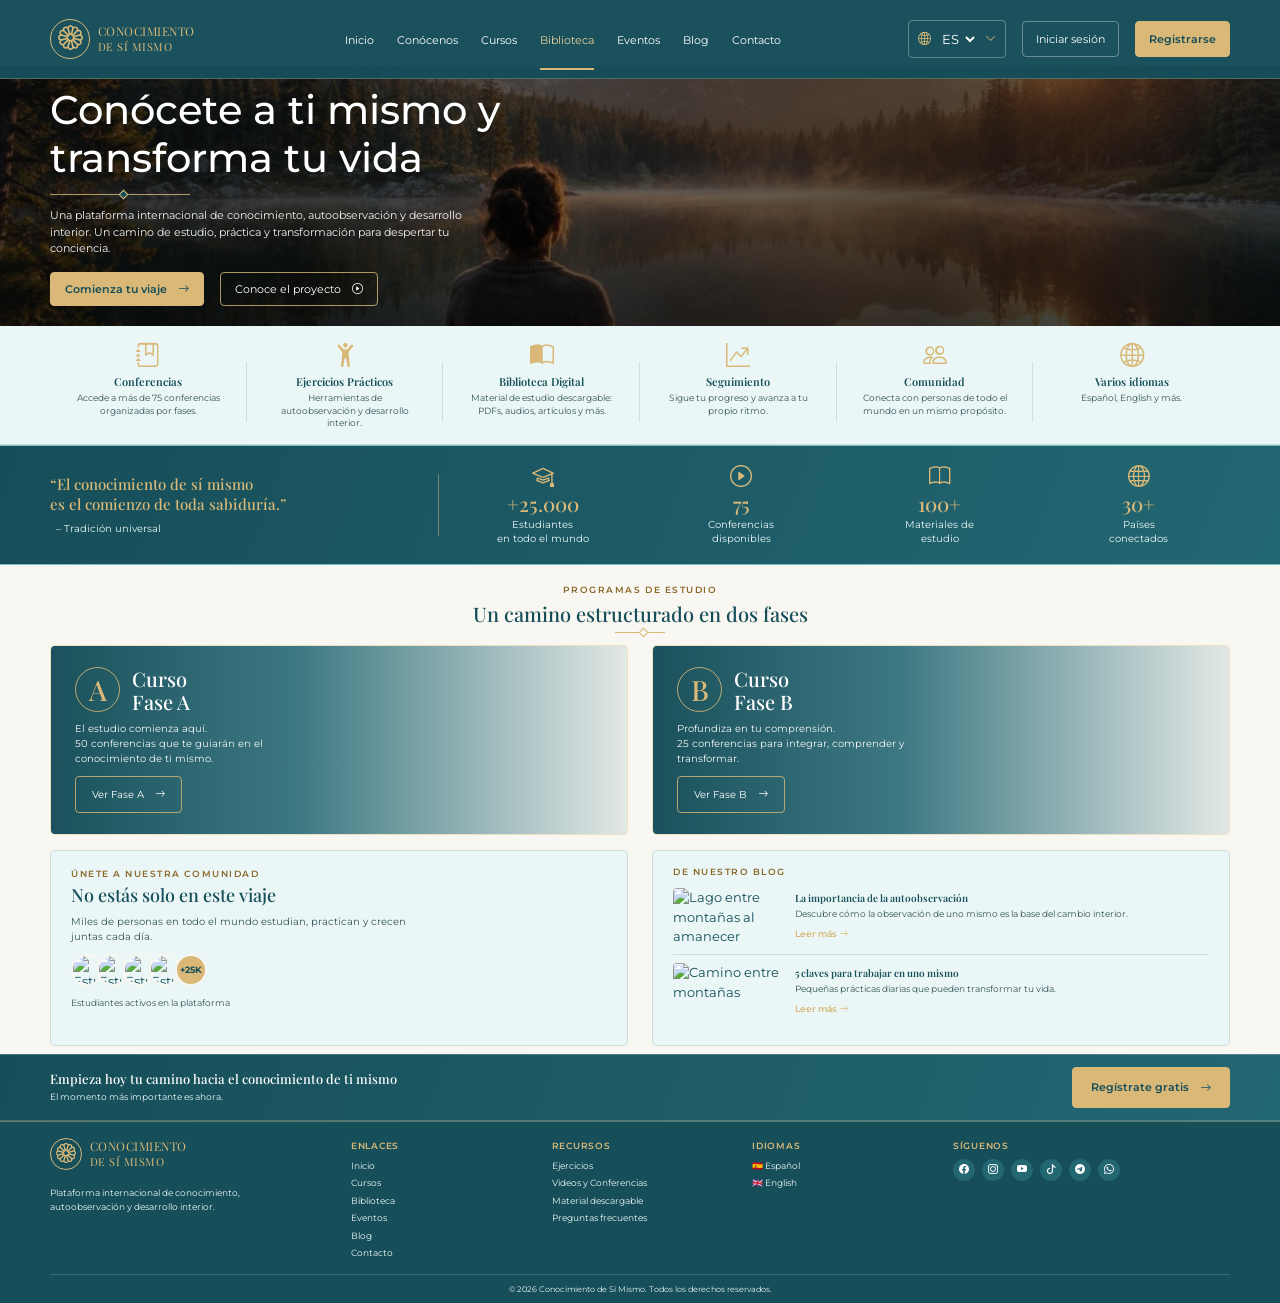
==== index.html @ d1afcb00 "Add files via upload" ====
<!DOCTYPE html>
<html lang="es">

<head>
  <meta charset="UTF-8">
  <meta name="viewport" content="width=device-width, initial-scale=1">
  <meta name="theme-color" content="#00172f">
  <title>Conocimiento de Sí Mismo</title>
  <link rel="preconnect" href="https://fonts.googleapis.com">
  <link rel="preconnect" href="https://fonts.gstatic.com" crossorigin>
  <link
    href="https://fonts.googleapis.com/css2?family=Montserrat:wght@400;500;600;700&family=Playfair+Display:wght@400;500;600&display=swap"
    rel="stylesheet">
  <link href="./styles/bootstrap.min.css" rel="stylesheet">
  <link href="https://cdn.jsdelivr.net/npm/bootstrap-icons@1.13.1/font/bootstrap-icons.min.css" rel="stylesheet">
  <link rel="stylesheet" href="./styles/styles.css">
  <link rel="stylesheet" href="./styles/responsive.css">
</head>

<body>
  <nav class="navbar navbar-expand-xl navbar-dark site-navbar fixed-top">
    <div class="container-fluid px-3 px-lg-5">
      <a class="navbar-brand brand d-flex align-items-center gap-2" href="#inicio"
        aria-label="Conocimiento de Sí Mismo, inicio">
        <span class="brand-mark"><i class="bi bi-flower1"></i></span>
        <span class="brand-wordmark">CONOCIMIENTO<br><span>DE SÍ MISMO</span></span>
      </a>
      <button class="navbar-toggler" type="button" data-bs-toggle="collapse" data-bs-target="#mainNav"
        aria-controls="mainNav" aria-expanded="false" aria-label="Abrir menú">
        <span class="navbar-toggler-icon"></span>
      </button>
      <div class="collapse navbar-collapse" id="mainNav">
        <ul class="navbar-nav mx-auto align-items-xl-center">
          <li class="nav-item"><a class="nav-link active" href="#inicio">Inicio</a></li>
          <li class="nav-item"><a class="nav-link" href="#conocenos">Conócenos</a></li>
          <li class="nav-item"><a class="nav-link" href="#programas">Cursos</a></li>
          <li class="nav-item"><a class="nav-link" href="#biblioteca">Biblioteca</a></li>
          <li class="nav-item"><a class="nav-link" href="#eventos">Eventos</a></li>
          <li class="nav-item"><a class="nav-link" href="#blog">Blog</a></li>
          <li class="nav-item"><a class="nav-link" href="#contacto">Contacto</a></li>
        </ul>
        <div class="nav-actions d-flex align-items-center gap-2 gap-lg-3">
          <label class="language-select">
            <i class="bi bi-globe2"></i>
            <select aria-label="Seleccionar idioma">
              <option>ES</option>
              <option>EN</option>
            </select>
            <i class="bi bi-chevron-down small"></i>
          </label>
          <a href="#iniciar-sesion" class="btn btn-login">Iniciar sesión</a>
          <a href="#registro" class="btn btn-gold btn-register">Registrarse</a>
        </div>
      </div>
    </div>
  </nav>

  <main>
    <header class="hero-section" id="inicio">
      <div class="hero-overlay"></div>
      <div class="container hero-container">
        <div class="row align-items-center min-vh-hero">
          <div class="col-lg-6 col-xl-6 hero-copy">
            <p class="eyebrow visually-hidden">Conocimiento y desarrollo interior</p>
            <h1>Conócete a ti mismo <span>y transforma tu vida</span></h1>
            <div class="ornament-divider"><span></span></div>
            <p class="hero-description">Una plataforma internacional de conocimiento, autoobservación y desarrollo
              interior. Un camino de estudio, práctica y transformación para despertar tu conciencia.</p>
            <div class="d-flex flex-wrap gap-3 hero-buttons">
              <a href="#programas" class="btn btn-gold btn-lg">Comienza tu viaje <i
                  class="bi bi-arrow-right ms-2"></i></a>
              <a href="#conocenos" class="btn btn-outline-gold btn-lg">Conoce el proyecto <i
                  class="bi bi-play-circle ms-2"></i></a>
            </div>
          </div>
        </div>
      </div>
    </header>

    <section class="features-section" id="biblioteca">
      <div class="container-fluid px-3 px-lg-5">
        <div class="row g-0">
          <div class="col-6 col-md-4 col-lg-2 feature-item">
            <i class="bi bi-journal-bookmark feature-icon"></i>
            <h2>Conferencias</h2>
            <p>Accede a más de 75 conferencias organizadas por fases.</p>
          </div>
          <div class="col-6 col-md-4 col-lg-2 feature-item">
            <i class="bi bi-person-arms-up feature-icon"></i>
            <h2>Ejercicios Prácticos</h2>
            <p>Herramientas de autoobservación y desarrollo interior.</p>
          </div>
          <div class="col-6 col-md-4 col-lg-2 feature-item">
            <i class="bi bi-book-half feature-icon"></i>
            <h2>Biblioteca Digital</h2>
            <p>Material de estudio descargable: PDFs, audios, artículos y más.</p>
          </div>
          <div class="col-6 col-md-4 col-lg-2 feature-item">
            <i class="bi bi-graph-up-arrow feature-icon"></i>
            <h2>Seguimiento</h2>
            <p>Sigue tu progreso y avanza a tu propio ritmo.</p>
          </div>
          <div class="col-6 col-md-4 col-lg-2 feature-item">
            <i class="bi bi-people feature-icon"></i>
            <h2>Comunidad</h2>
            <p>Conecta con personas de todo el mundo en un mismo propósito.</p>
          </div>
          <div class="col-6 col-md-4 col-lg-2 feature-item">
            <i class="bi bi-globe2 feature-icon"></i>
            <h2>Varios idiomas</h2>
            <p>Español, English y más.</p>
          </div>
        </div>
      </div>
    </section>

    <section class="stats-section" id="eventos">
      <div class="container-fluid px-3 px-lg-5">
        <div class="row align-items-center g-4">
          <div class="col-lg-4 quote-column">
            <blockquote>“El conocimiento de sí mismo<br class="d-none d-xl-block"> es el comienzo de toda sabiduría.”
            </blockquote>
            <p>– Tradición universal</p>
          </div>
          <div class="col-lg-8">
            <div class="row g-3 text-center">
              <div class="col-6 col-md-3 stat-item"><i
                  class="bi bi-mortarboard stat-icon"></i><strong>+25.000</strong><span>Estudiantes<br>en todo el
                  mundo</span></div>
              <div class="col-6 col-md-3 stat-item"><i
                  class="bi bi-play-circle stat-icon"></i><strong>75</strong><span>Conferencias<br>disponibles</span>
              </div>
              <div class="col-6 col-md-3 stat-item"><i
                  class="bi bi-book stat-icon"></i><strong>100+</strong><span>Materiales de<br>estudio</span></div>
              <div class="col-6 col-md-3 stat-item"><i
                  class="bi bi-globe stat-icon"></i><strong>30+</strong><span>Países<br>conectados</span></div>
            </div>
          </div>
        </div>
      </div>
    </section>

    <section class="programs-section section-light" id="programas">
      <div class="container">
        <div class="section-heading text-center">
          <span class="section-kicker">PROGRAMAS DE ESTUDIO</span>
          <h2>Un camino estructurado en dos fases</h2>
          <div class="small-ornament"><span></span></div>
        </div>
        <div class="row g-4">
          <div class="col-lg-6">
            <article class="program-card phase-a">
              <div class="program-shade"></div>
              <div class="program-content">
                <div class="program-title-row"><span class="phase-emblem">A</span>
                  <h3>Curso<br>Fase A</h3>
                </div>
                <p>El estudio comienza aquí.<br>50 conferencias que te guiarán en el conocimiento de ti mismo.</p>
                <a href="#registro" class="btn btn-outline-gold">Ver Fase A <i class="bi bi-arrow-right ms-2"></i></a>
              </div>
            </article>
          </div>
          <div class="col-lg-6">
            <article class="program-card phase-b">
              <div class="program-shade"></div>
              <div class="program-content">
                <div class="program-title-row"><span class="phase-emblem">B</span>
                  <h3>Curso<br>Fase B</h3>
                </div>
                <p>Profundiza en tu comprensión.<br>25 conferencias para integrar, comprender y transformar.</p>
                <a href="#registro" class="btn btn-outline-gold">Ver Fase B <i class="bi bi-arrow-right ms-2"></i></a>
              </div>
            </article>
          </div>
        </div>
      </div>
    </section>

    <section class="community-blog-section section-light" id="conocenos">
      <div class="container">
        <div class="row g-4">
          <div class="col-lg-6">
            <article class="light-panel community-panel h-100">
              <span class="section-kicker">ÚNETE A NUESTRA COMUNIDAD</span>
              <h2>No estás solo en este viaje</h2>
              <p>Miles de personas en todo el mundo estudian, practican y crecen juntas cada día.</p>
              <div class="community-members">
                <div class="avatar-stack">
                  <img
                    src="https://images.unsplash.com/photo-1500648767791-00dcc994a43e?auto=format&fit=crop&w=100&q=80"
                    alt="Estudiante de la comunidad">
                  <img
                    src="https://images.unsplash.com/photo-1534528741775-53994a69daeb?auto=format&fit=crop&w=100&q=80"
                    alt="Estudiante de la comunidad">
                  <img
                    src="https://images.unsplash.com/photo-1506794778202-cad84cf45f1d?auto=format&fit=crop&w=100&q=80"
                    alt="Estudiante de la comunidad">
                  <img src="https://images.unsplash.com/photo-1544005313-94ddf0286df2?auto=format&fit=crop&w=100&q=80"
                    alt="Estudiante de la comunidad">
                  <span>+25K</span>
                </div>
              </div>
              <small>Estudiantes activos en la plataforma</small>
            </article>
          </div>
          <div class="col-lg-6" id="blog">
            <article class="light-panel blog-panel h-100">
              <span class="section-kicker">DE NUESTRO BLOG</span>
              <div class="blog-entry">
                <img src="https://images.unsplash.com/photo-1500530855697-b586d89ba3ee?auto=format&fit=crop&w=360&q=85"
                  alt="Lago entre montañas al amanecer">
                <div>
                  <h3>La importancia de la autoobservación</h3>
                  <p>Descubre cómo la observación de uno mismo es la base del cambio interior.</p><a href="#blog">Leer
                    más <i class="bi bi-arrow-right"></i></a>
                </div>
              </div>
              <div class="blog-entry">
                <img src="https://images.unsplash.com/photo-1464822759023-fed622ff2c3b?auto=format&fit=crop&w=360&q=85"
                  alt="Camino entre montañas">
                <div>
                  <h3>5 claves para trabajar en uno mismo</h3>
                  <p>Pequeñas prácticas diarias que pueden transformar tu vida.</p><a href="#blog">Leer más <i
                      class="bi bi-arrow-right"></i></a>
                </div>
              </div>
            </article>
          </div>
        </div>
      </div>
    </section>

    <section class="cta-banner" id="registro">
      <div class="container d-flex flex-column flex-md-row align-items-center justify-content-between gap-3">
        <div class="text-center text-md-start">
          <h2>Empieza hoy tu camino hacia el conocimiento de ti mismo</h2>
          <p>El momento más importante es ahora.</p>
        </div>
        <a href="#registro" class="btn btn-gold">Regístrate gratis <i class="bi bi-arrow-right ms-2"></i></a>
      </div>
    </section>
  </main>

  <footer class="site-footer" id="contacto">
    <div class="container">
      <div class="row g-4 footer-main">
        <div class="col-lg-3 col-md-6">
          <a class="brand footer-brand d-inline-flex align-items-center gap-2 mb-3" href="#inicio"><span
              class="brand-mark"><i class="bi bi-flower1"></i></span><span
              class="brand-wordmark">CONOCIMIENTO<br><span>DE SÍ MISMO</span></span></a>
          <p class="footer-description">Plataforma internacional de conocimiento, autoobservación y desarrollo interior.
          </p>
        </div>
        <div class="col-6 col-md-3 col-lg-2 offset-lg-0">
          <h2 class="footer-heading">ENLACES</h2><a href="#inicio">Inicio</a><a href="#programas">Cursos</a><a
            href="#biblioteca">Biblioteca</a><a href="#eventos">Eventos</a><a href="#blog">Blog</a><a
            href="#contacto">Contacto</a>
        </div>
        <div class="col-6 col-md-3 col-lg-2">
          <h2 class="footer-heading">RECURSOS</h2><a href="#biblioteca">Ejercicios</a><a href="#biblioteca">Videos y
            Conferencias</a><a href="#biblioteca">Material descargable</a><a href="#contacto">Preguntas frecuentes</a>
        </div>
        <div class="col-6 col-md-3 col-lg-2">
          <h2 class="footer-heading">IDIOMAS</h2><a href="#idioma">🇪🇸 Español</a><a href="#idioma">🇬🇧 English</a>
        </div>
        <div class="col-6 col-md-3 col-lg-3">
          <h2 class="footer-heading">SÍGUENOS</h2>
          <div class="social-links"><a href="#redes" aria-label="Facebook"><i class="bi bi-facebook"></i></a><a
              href="#redes" aria-label="Instagram"><i class="bi bi-instagram"></i></a><a href="#redes"
              aria-label="YouTube"><i class="bi bi-youtube"></i></a><a href="#redes" aria-label="TikTok"><i
                class="bi bi-tiktok"></i></a><a href="#redes" aria-label="Telegram"><i class="bi bi-telegram"></i></a><a
              href="#redes" aria-label="WhatsApp"><i class="bi bi-whatsapp"></i></a></div>
        </div>
      </div>
      <div class="copyright">© 2026 Conocimiento de Sí Mismo. Todos los derechos reservados.</div>
    </div>
  </footer>

  <script src="./js/bootstrap.bundle.js"></script>
  <script src="./js/main.js"></script>
</body>

</html>
---- styles/styles.css ----
:root {
  /* Tonos Agua Marina (Oscuro para Navbar, CTA y Footer / Claro para el resto) */
  --navy: #164E59;
  --navy-2: #236773;
  --navy-3: #36545A;

  /* Tonos Dorado Champán */
  --gold: #D9B878;
  --gold-light: #E8D09B;

  /* Tonos Claros y Neutros */
  --cream: #F8F7F2;
  --aqua: #A8DADC;
  --aqua-light: #EAF7F6;
  --aqua-medium: #78BFC1;

  /* Textos */
  --ink: #164E59;
  --muted: #36545A;

  /* Tipografías */
  --serif: "Playfair Display", Georgia, serif;
  --sans: "Montserrat", Arial, sans-serif;

  /* Espaciado */
  --page-gutter: 50px;
}

*,
*::before,
*::after {
  box-sizing: border-box;
}

html {
  scroll-behavior: smooth;
  scroll-padding-top: 76px;
}

body {
  margin: 0;
  color: var(--ink);
  background: var(--cream);
  font-family: var(--sans);
  font-size: 13px;
}

a {
  text-decoration: none;
}

/* ===== Contenedores ===== */
.container,
.container-fluid,
.hero-container {
  max-width: 100% !important;
  padding-left: var(--page-gutter) !important;
  padding-right: var(--page-gutter) !important;
}

/* ===== Navbar (Oscuro con letras blancas y dorado) ===== */
.site-navbar {
  min-height: 66px;
  background: rgba(22, 78, 89, 0.98);
  border-bottom: 1px solid rgba(217, 184, 120, 0.3);
  z-index: 1030;
}

.brand {
  color: var(--gold) !important;
  margin-right: 1.5rem;
}

.brand-mark {
  width: 40px;
  height: 40px;
  border: 1px solid var(--gold);
  border-radius: 50%;
  display: inline-flex;
  align-items: center;
  justify-content: center;
  font-size: 25px;
  color: var(--gold);
  flex-shrink: 0;
}

.brand-wordmark {
  color: var(--gold);
  font-family: var(--serif);
  font-size: 12px;
  line-height: 1.2;
  letter-spacing: 0.04em;
  white-space: nowrap;
}

.brand-wordmark span {
  font-size: 11px;
}

.site-navbar .navbar-nav {
  gap: 3px;
}

.site-navbar .nav-link {
  color: #ffffff !important;
  padding: 24px 10px 21px !important;
  font-size: 11px;
  position: relative;
}

.site-navbar .nav-link:hover,
.site-navbar .nav-link.active {
  color: var(--gold-light) !important;
}

.site-navbar .nav-link.active::after {
  content: "";
  position: absolute;
  height: 2px;
  background: var(--gold);
  left: 10px;
  right: 10px;
  bottom: 0;
}

.nav-actions {
  flex-shrink: 0;
}

.language-select {
  display: flex;
  align-items: center;
  gap: 7px;
  border: 1px solid rgba(255, 255, 255, 0.3);
  border-radius: 4px;
  padding: 8px 9px;
  color: var(--gold);
}

.language-select select {
  background: transparent;
  border: 0;
  color: #ffffff;
  font: inherit;
  outline: none;
}

.language-select option {
  color: #ffffff;
  background: var(--navy);
}

/* ===== Botones ===== */
.btn {
  border-radius: 4px;
  font-size: 11px;
  transition: 0.2s ease;
}

.btn-gold {
  background: var(--gold);
  border: 1px solid var(--gold);
  color: #164E59;
  padding: 11px 18px;
  font-weight: 600;
}

.btn-gold:hover {
  background: var(--gold-light);
  border-color: var(--gold-light);
  color: #164E59;
}

.btn-login {
  color: #ffffff;
  border: 1px solid rgba(255, 255, 255, 0.35);
  padding: 9px 13px;
}

.btn-login:hover {
  color: var(--gold-light);
  border-color: var(--gold);
}

.btn-register {
  padding: 9px 13px;
}

.btn-outline-gold {
  color: #ffffff;
  border: 1px solid rgba(217, 184, 120, 0.8);
  padding: 10px 16px;
}

.btn-outline-gold:hover {
  background: var(--gold);
  color: var(--navy);
  border-color: var(--gold);
}

/* ===== Hero (Oscuro con degrado) ===== */
.hero-section {
  position: relative;
  isolation: isolate;
  margin-top: 66px;
  min-height: 260px;
  color: white;
  background: var(--navy)
    url("../img/37c47e52-ddc2-406d-a7a8-6fd54a14428d.jpg")
    center 52% / cover no-repeat;
}

.hero-overlay {
  position: absolute;
  inset: 0;
  z-index: -1;
  background: linear-gradient(
    90deg,
    rgba(8, 8, 8, 0.685) 0%,
    rgba(0, 0, 0, 0.493) 38%,
    rgba(5, 5, 5, 0.699) 72%,
    rgba(0, 0, 0, 0.411) 100%
  ),
  linear-gradient(0deg, rgba(0, 0, 0, 0.4), transparent 45%);
}

.min-vh-hero {
  min-height: 260px;
}

.hero-copy {
  padding-top: 10px;
  padding-bottom: 10px;
}

.hero h1 {
  font-family: var(--serif);
  font-size: clamp(2rem, 3.2vw, 2.35rem);
  line-height: 1.1;
  font-weight: 500;
  letter-spacing: -0.025em;
  margin-bottom: 10px;
  color: #ffffff;
}

.hero h1 span {
  display: block;
  color: var(--gold);
}

.ornament-divider {
  height: 1px;
  width: 140px;
  background: rgba(217, 184, 120, 0.8);
  position: relative;
  margin: 12px 0;
}

.ornament-divider span,
.small-ornament span {
  width: 7px;
  height: 7px;
  border: 1px solid var(--gold);
  transform: rotate(45deg);
  background: var(--navy);
  position: absolute;
  left: 50%;
  top: -3px;
}

.hero-description {
  max-width: 420px;
  line-height: 1.5;
  font-size: 11px;
  margin-bottom: 15px;
  color: #f2f3f5;
}

.hero-buttons .btn-lg {
  font-size: 11px;
  padding: 8px 14px;
}

/* ===== Features (Sección clara) ===== */
.features-section {
  background: var(--aqua-light);
  padding: 16px 0 14px;
  border-bottom: 1px solid #cbdedc;
}

.feature-item {
  text-align: center;
  padding: 0 15px;
  position: relative;
}

.feature-item:not(:last-child)::after {
  content: "";
  position: absolute;
  right: 0;
  top: 20px;
  height: 60px;
  width: 1px;
  background: #cbdedc;
}

.feature-icon {
  color: var(--gold);
  font-size: 24px;
  display: block;
  margin: 0 auto 4px;
  line-height: 1.2;
}

.feature-item h2 {
  font-family: var(--serif);
  font-size: 11px;
  font-weight: 600;
  margin: 0 0 4px;
  color: var(--ink);
}

.feature-item p {
  color: var(--muted);
  font-size: 9px;
  line-height: 1.4;
  max-width: 150px;
  margin: auto;
}

/* ===== Stats (Oscuro agua marina con dorado) ===== */
.stats-section {
  background: linear-gradient(110deg, #164E59, #236773);
  color: #ffffff;
  padding: 18px 0;
  border-top: 1px solid #78BFC1;
  border-bottom: 1px solid #78BFC1;
}

.quote-column {
  border-right: 1px solid rgba(217, 184, 120, 0.5);
  padding-right: 25px;
}

.quote-column blockquote {
  color: var(--gold);
  font: 500 15px/1.35 var(--serif);
  margin: 0 0 6px;
}

.quote-column p {
  margin: 0 0 0 6px;
  font-size: 10px;
  color: #eaf7f6;
}

.stat-item {
  display: flex;
  flex-direction: column;
  align-items: center;
}

.stat-icon {
  color: var(--gold);
  font-size: 22px;
  margin-bottom: 2px;
  line-height: 1.2;
}

.stat-item strong {
  color: var(--gold);
  font: 500 20px/1.2 var(--serif);
  margin-bottom: 2px;
}

.stat-item span {
  font-size: 10px;
  line-height: 1.4;
  color: #eaf7f6;
}

/* ===== Programas ===== */
.section-light {
  background: var(--cream);
}

.programs-section {
  padding: 18px 0 15px;
}

.section-heading {
  margin-bottom: 12px;
}

.section-kicker {
  display: block;
  color: #8b6729;
  font-size: 9px;
  letter-spacing: 0.17em;
  font-weight: 600;
  margin-bottom: 4px;
}

.section-heading h2 {
  color: var(--ink);
  font: 500 20px/1.25 var(--serif);
  margin: 0;
}

.small-ornament {
  position: relative;
  height: 1px;
  width: 50px;
  background: var(--gold);
  margin: 6px auto 0;
}

.small-ornament span {
  background: var(--cream);
}

.program-card {
  position: relative;
  min-height: 190px;
  overflow: hidden;
  border-radius: 5px;
  isolation: isolate;
  display: flex;
  align-items: center;
  background-size: cover;
  background-position: center;
  color: #ffffff;
  border: 1px solid rgba(217, 184, 120, 0.4);
}

.phase-a {
  background-image: url("https://images.unsplash.com/photo-1464822759023-fed622ff2c3b?auto=format&fit=crop&w=1100&q=85");
}

.phase-b {
  background-image: url("https://images.unsplash.com/photo-1462331940025-496dfbfc7564?auto=format&fit=crop&w=1100&q=85");
}

.program-shade {
  position: absolute;
  inset: 0;
  z-index: -1;
  background: linear-gradient(
    90deg,
    rgba(22, 78, 89, 0.98) 0%,
    rgba(35, 103, 115, 0.88) 43%,
    rgba(35, 103, 115, 0.1) 100%
  );
}

.program-content {
  padding: 18px 24px;
  max-width: 350px;
}

.program-title-row {
  display: flex;
  align-items: center;
  gap: 12px;
  margin-bottom: 8px;
}

.phase-emblem {
  display: inline-flex;
  align-items: center;
  justify-content: center;
  width: 45px;
  height: 45px;
  border: 1px solid rgba(217, 184, 120, 0.85);
  color: var(--gold);
  border-radius: 50%;
  font: 500 28px var(--serif);
  flex-shrink: 0;
}

.program-card h3 {
  font: 500 20px/1.15 var(--serif);
  margin: 0;
  color: #ffffff;
}

.program-card p {
  font-size: 10px;
  line-height: 1.5;
  max-width: 250px;
  margin: 0 0 10px;
  color: #f3f7f7;
}

.program-card .btn {
  font-size: 10px;
}

/* ===== Comunidad y blog ===== */
.community-blog-section {
  padding: 0 0 8px;
}

.light-panel {
  border-radius: 5px;
  background: var(--aqua-light);
  border: 1px solid #cbdedc;
  padding: 16px 20px;
  min-height: 175px;
}

.community-panel h2 {
  font: 500 18px/1.3 var(--serif);
  margin: 2px 0 6px;
  color: var(--ink);
}

.community-panel p {
  color: var(--muted);
  font-size: 10px;
  line-height: 1.5;
  max-width: 350px;
  margin-bottom: 10px;
}

.avatar-stack {
  display: flex;
  align-items: center;
  margin-bottom: 6px;
}

.avatar-stack img,
.avatar-stack span {
  width: 32px;
  height: 32px;
  border-radius: 50%;
  object-fit: cover;
  border: 2px solid var(--cream);
  margin-right: -6px;
}

.avatar-stack span {
  display: inline-flex;
  align-items: center;
  justify-content: center;
  background: var(--gold);
  color: #164E59;
  font-size: 9px;
  font-weight: bold;
  margin-left: 0;
}

.community-panel small {
  font-size: 9px;
  color: var(--muted);
}

.blog-panel {
  padding-top: 14px;
}

.blog-entry {
  display: grid;
  grid-template-columns: 110px 1fr;
  gap: 12px;
  align-items: center;
  padding: 6px 0 8px;
}

.blog-entry + .blog-entry {
  border-top: 1px solid #cbdedc;
  padding-top: 8px;
}

.blog-entry img {
  width: 110px;
  height: 58px;
  object-fit: cover;
  border-radius: 4px;
}

.blog-entry h3 {
  color: var(--ink);
  font: 600 10px/1.35 var(--serif);
  margin: 0 0 2px;
}

.blog-entry p {
  color: var(--muted);
  font-size: 9px;
  line-height: 1.35;
  margin: 0 0 3px;
}

.blog-entry a {
  color: var(--gold);
  font-size: 9px;
  font-weight: 600;
}

.blog-entry a:hover {
  color: var(--gold-light);
}

/* ===== CTA y Footer (Oscuro agua marina con dorado) ===== */
.cta-banner {
  padding: 12px 0;
  color: #ffffff;
  background: linear-gradient(110deg, #164E59, #236773);
  border-bottom: 1px solid rgba(255, 255, 255, 0.2);
  border-top: 1px solid rgba(255, 255, 255, 0.2);
}

.cta-banner h2 {
  font: 500 13px/1.3 var(--serif);
  margin: 0 0 2px;
  color: #ffffff;
}

.cta-banner p {
  margin: 0;
  font-size: 9px;
  color: #eaf7f6;
}

.site-footer {
  color: #ffffff;
  background: #164E59;
  padding: 16px 0 0;
  border-top: 1px solid rgba(217, 184, 120, 0.4);
}

.footer-brand .brand-mark {
  width: 32px;
  height: 32px;
  font-size: 20px;
}

.footer-description {
  color: #eaf7f6;
  font-size: 9px;
  line-height: 1.6;
  max-width: 220px;
}

.footer-heading {
  color: var(--gold);
  font: 600 9px var(--sans);
  letter-spacing: 0.08em;
  margin: 2px 0 8px;
}

.site-footer .footer-main > div > a:not(.brand) {
  display: block;
  color: #eaf7f6;
  font-size: 9px;
  margin-bottom: 4px;
}

.site-footer .footer-main > div > a:hover {
  color: var(--gold);
}

.social-links {
  display: flex;
  flex-wrap: wrap;
  gap: 7px;
}

.social-links a {
  display: inline-flex;
  justify-content: center;
  align-items: center;
  width: 22px;
  height: 22px;
  border-radius: 50%;
  background: #236773;
  color: #ffffff;
  font-size: 10px;
}

.social-links a:hover {
  color: var(--gold);
  background: #36545A;
}

.copyright {
  border-top: 1px solid rgba(255, 255, 255, 0.15);
  margin-top: 10px;
  padding: 8px 0;
  text-align: center;
  font-size: 8px;
  color: #eaf7f6;
}
---- styles/responsive.css ----
@media (min-width: 1400px) {

  .hero-section,
  .min-vh-hero {
    min-height: 372px;
  }
}

@media (max-width: 1199.98px) {
  .site-navbar .navbar-collapse {
    padding: 12px 0 18px;
  }

  .site-navbar .navbar-nav {
    align-items: stretch !important;
  }

  .site-navbar .nav-link {
    padding: 10px 4px !important;
  }

  .site-navbar .nav-link.active::after {
    display: none;
  }

  .nav-actions {
    flex-wrap: wrap;
    padding-top: 10px;
  }

  .hero-section {
    background-position: 58% center;
  }
}

@media (max-width: 991.98px) {
  .hero-section {
    min-height: 410px;
  }

  .min-vh-hero {
    min-height: 410px;
  }

  .hero-overlay {
    background: linear-gradient(90deg, rgba(0, 15, 34, .97) 0%, rgba(0, 20, 43, .82) 55%, rgba(0, 20, 43, .35) 100%);
  }

  .hero-copy {
    max-width: 600px;
  }

  .feature-item {
    padding: 12px 18px;
  }

  .feature-item:nth-child(3)::after {
    display: none;
  }

  .quote-column {
    border-right: 0;
    border-bottom: 1px solid rgba(233, 173, 72, .4);
    padding: 0 0 22px;
  }

  .program-card {
    min-height: 235px;
  }
}

@media (max-width: 767.98px) {
  body {
    font-size: 12px;
  }

  .hero-section {
    min-height: 455px;
    background-position: 62% center;
  }

  .min-vh-hero {
    min-height: 455px;
  }

  .hero h1 {
    font-size: clamp(2rem, 7vw, 2.5rem);
  }

  .hero-description {
    max-width: 430px;
  }

  .features-section {
    padding: 16px 0;
  }

  .feature-item {
    padding: 14px 12px;
  }

  .feature-item::after {
    display: none;
  }

  .feature-item h2 {
    font-size: 12px;
  }

  .feature-item p {
    font-size: 10px;
  }

  .stats-section {
    padding: 25px 0;
  }

  .quote-column blockquote {
    font-size: 18px;
  }

  .programs-section {
    padding-top: 28px;
  }

  .section-heading h2 {
    font-size: 22px;
  }

  .program-card {
    min-height: 250px;
  }

  .light-panel {
    padding: 20px;
  }

  .cta-banner {
    padding: 22px 0;
  }

  .cta-banner h2 {
    font-size: 16px;
  }
}

@media (max-width: 575.98px) {
  :root {
    --page-gutter: 14px;
  }

  .site-navbar .container-fluid {
    padding-left: 14px !important;
    padding-right: 14px !important;
  }

  .brand-mark {
    width: 35px;
    height: 35px;
    font-size: 22px;
  }

  .brand-wordmark {
    font-size: 10px;
  }

  .brand-wordmark span {
    font-size: 9px;
  }

  .hero-section {
    min-height: 485px;
    background-position: 65% center;
  }

  .min-vh-hero {
    min-height: 485px;
  }

  .hero-overlay {
    background: linear-gradient(90deg, rgba(0, 15, 34, .96), rgba(0, 20, 43, .76)), linear-gradient(0deg, rgba(0, 15, 34, .25), transparent);
  }

  .hero-copy {
    padding-top: 28px;
  }

  .hero h1 {
    font-size: 2.05rem;
  }

  .hero-description {
    font-size: 11px;
  }

  .hero-buttons {
    gap: 9px !important;
  }

  .hero-buttons .btn {
    font-size: 10px;
    padding: 10px 11px;
  }

  .feature-item {
    padding: 13px 8px;
  }

  .feature-icon {
    font-size: 26px;
  }

  .feature-item h2 {
    font-size: 11px;
  }

  .feature-item p {
    font-size: 9px;
  }

  .stat-item strong {
    font-size: 23px;
  }

  .stat-item span {
    font-size: 10px;
  }

  .program-card {
    min-height: 260px;
  }

  .program-content {
    padding: 22px;
  }

  .program-card h3 {
    font-size: 22px;
  }

  .phase-emblem {
    width: 50px;
    height: 50px;
    font-size: 30px;
  }

  .blog-entry {
    grid-template-columns: 100px 1fr;
    gap: 10px;
  }

  .blog-entry img {
    width: 100px;
    height: 68px;
  }

  .blog-entry p {
    font-size: 9px;
  }

  .footer-main {
    padding-bottom: 10px;
  }

  .copyright {
    line-height: 1.6;
  }
}
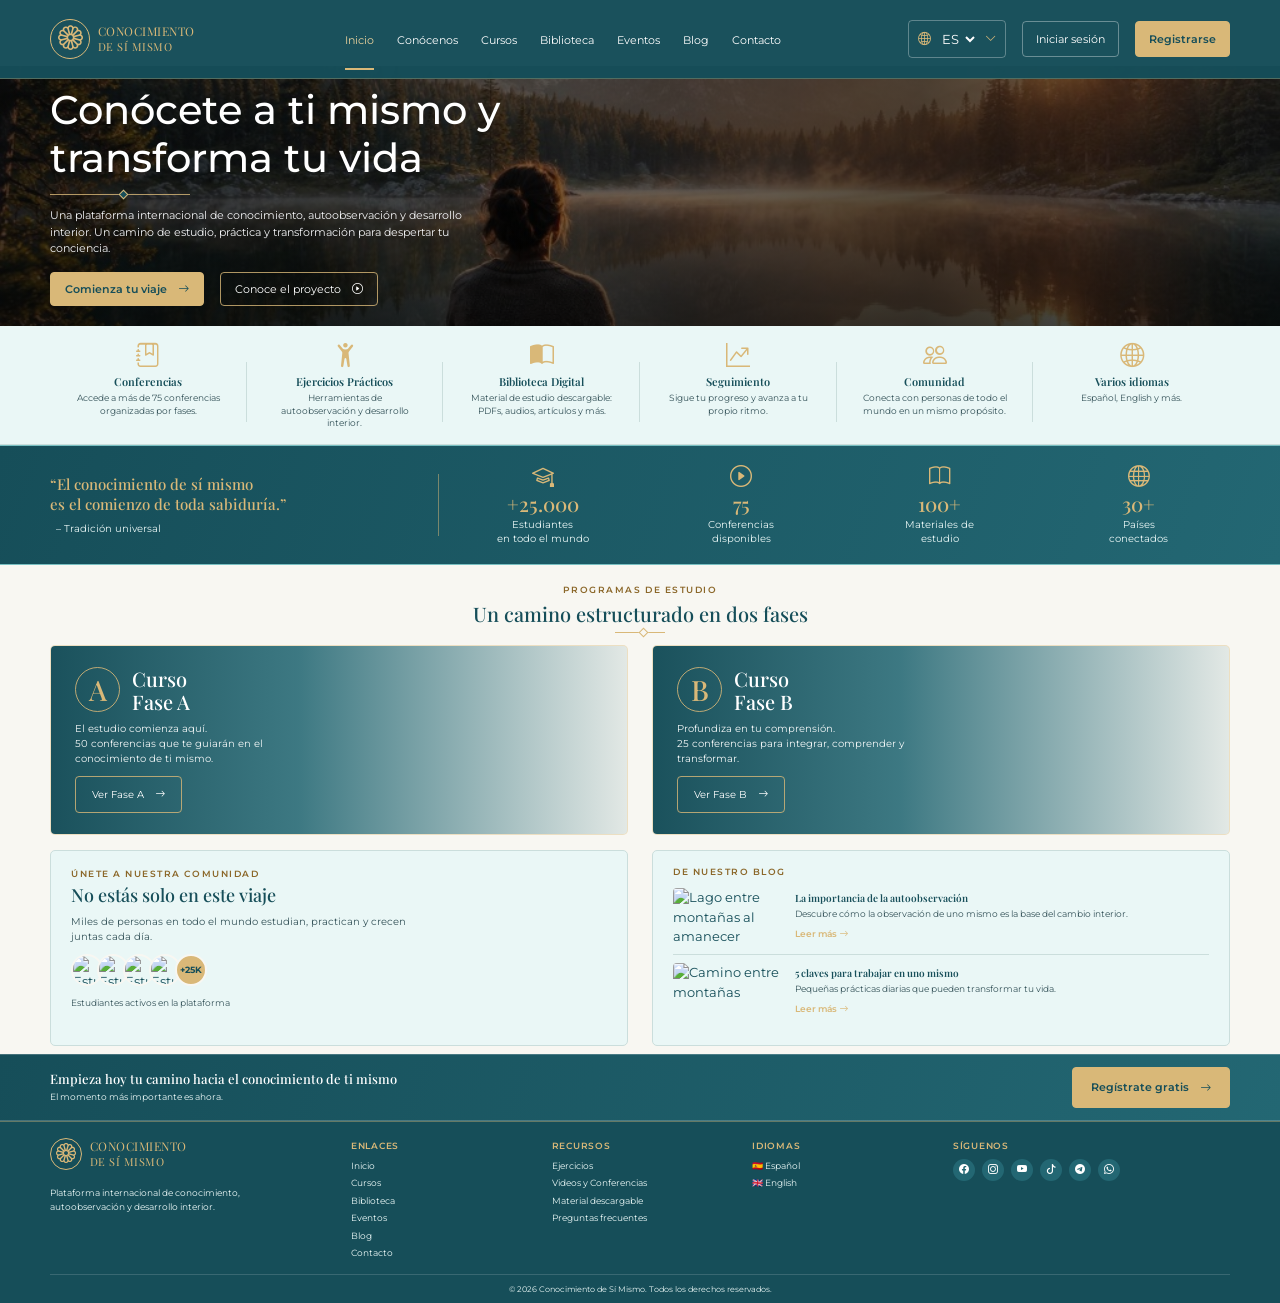
==== commit f7a37775: "Update Files And New Files" ====
--- a/index.html
+++ b/index.html
@@ -32,7 +32,7 @@
       <div class="collapse navbar-collapse" id="mainNav">
         <ul class="navbar-nav mx-auto align-items-xl-center">
           <li class="nav-item"><a class="nav-link active" href="#inicio">Inicio</a></li>
-          <li class="nav-item"><a class="nav-link" href="#conocenos">Conócenos</a></li>
+          <li class="nav-item"><a class="nav-link" href="./pages/conocenos.html">Conócenos</a></li>
           <li class="nav-item"><a class="nav-link" href="#programas">Cursos</a></li>
           <li class="nav-item"><a class="nav-link" href="#biblioteca">Biblioteca</a></li>
           <li class="nav-item"><a class="nav-link" href="#eventos">Eventos</a></li>
@@ -48,8 +48,8 @@
             </select>
             <i class="bi bi-chevron-down small"></i>
           </label>
-          <a href="#iniciar-sesion" class="btn btn-login">Iniciar sesión</a>
-          <a href="#registro" class="btn btn-gold btn-register">Registrarse</a>
+          <a href="./pages/login.html" class="btn btn-login">Iniciar sesión</a>
+          <a href="./pages/registrarse.html" class="btn btn-gold btn-register">Registrarse</a>
         </div>
       </div>
     </div>
--- a/styles/styles.css
+++ b/styles/styles.css
@@ -691,4 +691,4 @@
   text-align: center;
   font-size: 8px;
   color: #eaf7f6;
-}+}
